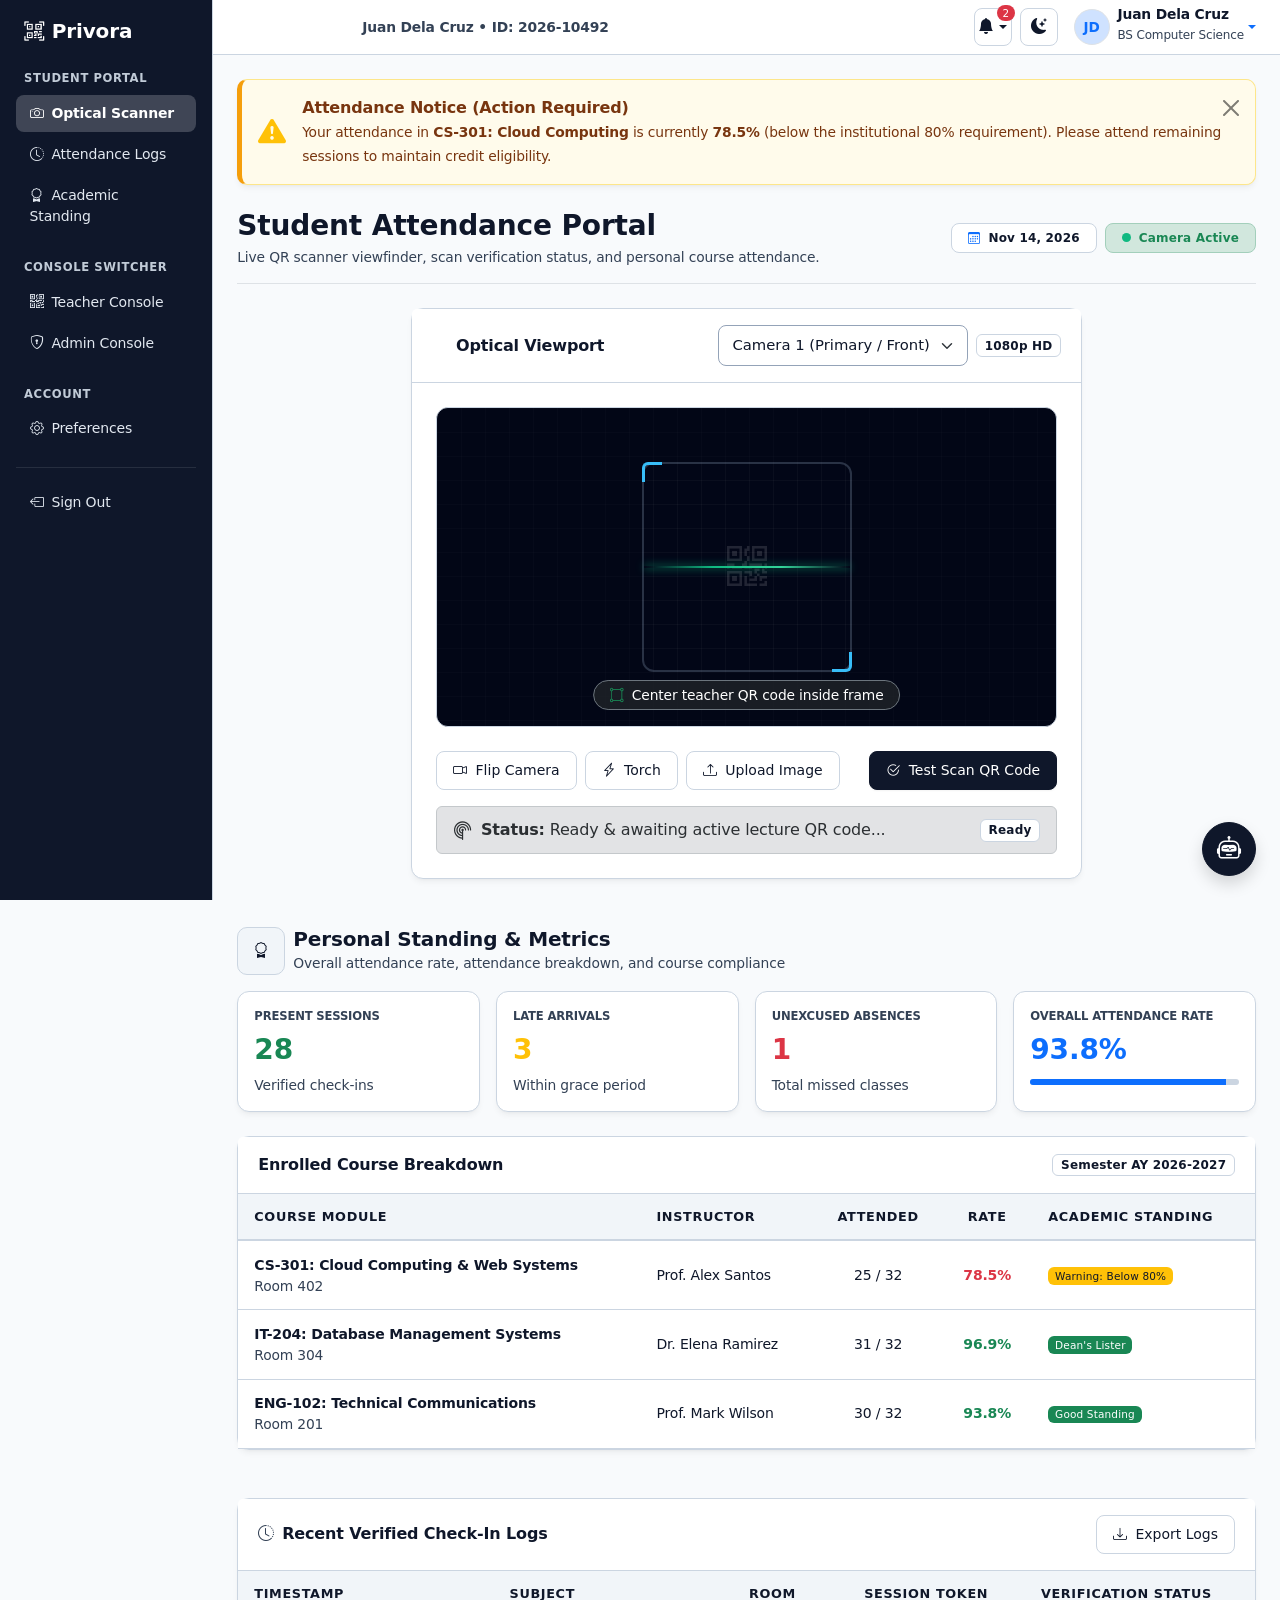
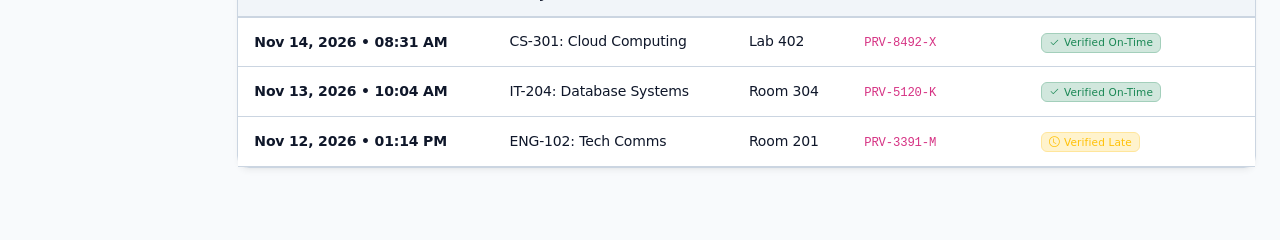
==== pages/student-dashboard.html @ d916d442 "Add files via upload" ====
<!DOCTYPE html>
<html lang="en" data-bs-theme="light">
<head>
  <meta charset="UTF-8">
  <meta name="viewport" content="width=device-width, initial-scale=1">
  <title>Privora | Student Console</title>

  <!-- Early Theme Init Script -->
  <script>
    (function() {
      const savedTheme = localStorage.getItem('privora-theme') || 
        (window.matchMedia && window.matchMedia('(prefers-color-scheme: dark)').matches ? 'dark' : 'light');
      document.documentElement.setAttribute('data-bs-theme', savedTheme);
    })();
  </script>

  <link rel="icon" type="image/svg+xml" href="../assets/images/favicon.svg">
  <link href="../assets/css/bootstrap.min.css" rel="stylesheet">
  <link href="../assets/css/bootstrap-icons.min.css" rel="stylesheet">
  <link href="../assets/css/style.css" rel="stylesheet">
</head>
<body>
  <div class="container-fluid">
    <div class="row">

      <!-- SIDEBAR -->
      <aside class="col-lg-2 d-none d-lg-block sidebar p-3 position-sticky top-0" style="height: 100vh; overflow-y: auto;">
        <a href="../index.html" class="text-white text-decoration-none fw-bold fs-5 d-flex align-items-center gap-2 mb-4 px-2">
          <i class="bi bi-qr-code-scan"></i>
          <span>Privora</span>
        </a>

        <div class="sidebar-heading small text-uppercase px-2 mb-2 fw-semibold" style="letter-spacing: 0.05em; font-size: 0.725rem;">Student Portal</div>
        <ul class="nav nav-pills flex-column gap-1 mb-4">
          <li class="nav-item">
            <a href="student-dashboard.html" class="nav-link active"><i class="bi bi-camera me-2"></i>Optical Scanner</a>
          </li>
          <li class="nav-item">
            <a href="#attendance-history" class="nav-link"><i class="bi bi-clock-history me-2"></i>Attendance Logs</a>
          </li>
          <li class="nav-item">
            <a href="#standing-section" class="nav-link"><i class="bi bi-award me-2"></i>Academic Standing</a>
          </li>
        </ul>

        <div class="sidebar-heading small text-uppercase px-2 mb-2 fw-semibold" style="letter-spacing: 0.05em; font-size: 0.725rem;">Console Switcher</div>
        <ul class="nav nav-pills flex-column gap-1 mb-4">
          <li class="nav-item">
            <a href="teacher-dashboard.html" class="nav-link"><i class="bi bi-qr-code me-2"></i>Teacher Console</a>
          </li>
          <li class="nav-item">
            <a href="admin-dashboard.html" class="nav-link"><i class="bi bi-shield-lock me-2"></i>Admin Console</a>
          </li>
        </ul>

        <div class="sidebar-heading small text-uppercase px-2 mb-2 fw-semibold" style="letter-spacing: 0.05em; font-size: 0.725rem;">Account</div>
        <ul class="nav nav-pills flex-column gap-1">
          <li class="nav-item">
            <a href="#studentProfileModal" data-bs-toggle="modal" class="nav-link"><i class="bi bi-gear me-2"></i>Preferences</a>
          </li>
          <li class="nav-item mt-3 pt-3 border-top border-secondary border-opacity-25">
            <a href="../index.html" class="nav-link text-danger text-opacity-75"><i class="bi bi-box-arrow-left me-2"></i>Sign Out</a>
          </li>
        </ul>
      </aside>

      <!-- MAIN CONTENT -->
      <main class="col-lg-10 p-0">
        <!-- Top Navbar -->
        <nav class="navbar px-3 px-md-4 sticky-top">
          <button class="btn btn-outline-secondary d-lg-none" type="button" data-bs-toggle="offcanvas" data-bs-target="#mobileMenu" aria-controls="mobileMenu" aria-label="Toggle navigation">
            <i class="bi bi-list"></i>
          </button>
          
          <div class="d-none d-sm-flex align-items-center gap-2">
            <span class="badge bg-brand">Student Console</span>
            <span class="text-slate small fw-semibold">Juan Dela Cruz &bull; ID: 2026-10492</span>
          </div>

          <!-- Right Navbar Tools -->
          <div class="d-flex align-items-center gap-2 ms-auto">
            
            <!-- Notification Bell Dropdown -->
            <div class="dropdown">
              <button class="notification-btn dropdown-toggle" type="button" data-bs-toggle="dropdown" aria-expanded="false" id="studentNotifBtn">
                <i class="bi bi-bell-fill"></i>
                <span class="badge bg-danger notification-badge" id="studentNotifBadge">2</span>
              </button>
              <div class="dropdown-menu dropdown-menu-end notification-menu p-0">
                <div class="p-3 border-bottom d-flex justify-content-between align-items-center">
                  <h6 class="mb-0 fw-bold">Notifications</h6>
                  <button class="btn btn-link btn-sm text-decoration-none p-0 text-primary" onclick="markAllNotificationsRead('student')">Mark all read</button>
                </div>
                <div id="studentNotifList">
                  <div class="notification-item unread" id="notif-s-1">
                    <div class="d-flex align-items-start gap-2">
                      <i class="bi bi-exclamation-triangle text-warning mt-1"></i>
                      <div class="flex-grow-1">
                        <div class="small fw-semibold">Attendance Warning</div>
                        <div class="small text-slate">CS-301 attendance is 78.5% (below 80% threshold).</div>
                        <div class="small text-muted" style="font-size: 0.7rem;">Today, 09:15 AM</div>
                      </div>
                    </div>
                  </div>
                  <div class="notification-item unread" id="notif-s-2">
                    <div class="d-flex align-items-start gap-2">
                      <i class="bi bi-check-circle text-success mt-1"></i>
                      <div class="flex-grow-1">
                        <div class="small fw-semibold">Scan Verified</div>
                        <div class="small text-slate">IT-204 attendance confirmed on-time.</div>
                        <div class="small text-muted" style="font-size: 0.7rem;">Yesterday, 08:02 AM</div>
                      </div>
                    </div>
                  </div>
                </div>
                <div class="p-2 border-top text-center">
                  <button class="btn btn-sm btn-link text-decoration-none text-slate" onclick="clearNotifications('student')">Clear All</button>
                </div>
              </div>
            </div>

            <!-- Light / Dark Mode Toggle Button -->
            <button class="theme-toggle-btn" id="themeToggle" type="button" aria-label="Toggle color theme">
              <i class="bi bi-moon-stars-fill"></i>
            </button>

            <!-- User Profile Dropdown -->
            <div class="dropdown">
              <a href="#" class="d-flex align-items-center text-decoration-none dropdown-toggle ms-2" data-bs-toggle="dropdown">
                <div class="rounded-circle bg-primary-subtle text-primary fw-bold d-flex align-items-center justify-content-center me-2 border" style="width: 36px; height: 36px; font-size: 0.85rem;">JD</div>
                <div class="d-none d-md-block text-start">
                  <span class="d-block fw-semibold lh-1 small text-dark" id="navStudentName">Juan Dela Cruz</span>
                  <span class="text-slate lh-1" style="font-size: 0.75rem;">BS Computer Science</span>
                </div>
              </a>
              <ul class="dropdown-menu dropdown-menu-end shadow-sm">
                <li><a class="dropdown-item small" href="#studentProfileModal" data-bs-toggle="modal"><i class="bi bi-person me-2"></i>My Profile</a></li>
                <li><a class="dropdown-item small" href="teacher-dashboard.html"><i class="bi bi-qr-code me-2"></i>Switch to Teacher View</a></li>
                <li><a class="dropdown-item small" href="admin-dashboard.html"><i class="bi bi-shield-lock me-2"></i>Switch to Admin View</a></li>
                <li><hr class="dropdown-divider"></li>
                <li><a class="dropdown-item small text-danger" href="../index.html"><i class="bi bi-box-arrow-left me-2"></i>Sign Out</a></li>
              </ul>
            </div>

          </div>
        </nav>

        <div class="p-3 p-md-4">

          <!-- 3. ATTENDANCE DROP-RISK ALERT BANNER (<80% STANDING) -->
          <div class="alert drop-risk-alert alert-dismissible fade show d-flex align-items-center justify-content-between p-3 mb-4" role="alert" id="studentDropRiskAlert">
            <div class="d-flex align-items-center gap-3">
              <i class="bi bi-exclamation-triangle-fill fs-3 text-warning"></i>
              <div>
                <strong class="d-block">Attendance Notice (Action Required)</strong>
                <span class="small">Your attendance in <strong>CS-301: Cloud Computing</strong> is currently <strong>78.5%</strong> (below the institutional 80% requirement). Please attend remaining sessions to maintain credit eligibility.</span>
              </div>
            </div>
            <button type="button" class="btn-close" data-bs-dismiss="alert" aria-label="Close" id="btnDismissDropRisk"></button>
          </div>

          <!-- Page Header -->
          <div class="d-flex flex-column flex-md-row justify-content-between align-items-md-center pb-3 mb-4 border-bottom">
            <div>
              <h3 class="fw-bold mb-1">Student Attendance Portal</h3>
              <p class="text-slate small mb-0">Live QR scanner viewfinder, scan verification status, and personal course attendance.</p>
            </div>
            <div class="mt-3 mt-md-0 d-flex gap-2">
              <span class="badge bg-light border d-flex align-items-center px-3 py-2 rounded-3 fw-semibold">
                <i class="bi bi-calendar3 me-2 text-primary"></i> Nov 14, 2026
              </span>
              <span class="badge bg-success-subtle text-success border border-success-subtle d-flex align-items-center px-3 py-2 rounded-3 fw-semibold">
                <span class="pulse-indicator me-2"></span> Camera Active
              </span>
            </div>
          </div>

          <!-- SCANNER VIEWPORT CARD -->
          <section id="scanner-section" class="mb-5">
            <div class="row justify-content-center">
              <div class="col-xl-8 col-lg-10">
                <div class="card">
                  <div class="card-header d-flex flex-wrap justify-content-between align-items-center gap-2">
                    <div class="d-flex align-items-center gap-2">
                      <span class="spinner-grow spinner-grow-sm text-success" role="status"></span>
                      <span>Optical Viewport</span>
                    </div>
                    <div class="d-flex align-items-center gap-2">
                      <select class="form-select form-select-sm" id="cameraSelector" style="width: auto;">
                        <option selected>Camera 1 (Primary / Front)</option>
                        <option>Camera 2 (Wide Angle / Rear)</option>
                      </select>
                      <span class="badge bg-light border">1080p HD</span>
                    </div>
                  </div>

                  <div class="card-body p-4">
                    <!-- Scanner Viewport Viewfinder -->
                    <div class="scanner-viewport">
                      <div class="scanner-grid"></div>

                      <div class="scanner-frame d-flex align-items-center justify-content-center">
                        <div class="scanner-laser"></div>
                        <div class="text-white-50 text-center small">
                          <i class="bi bi-qr-code fs-1 opacity-25"></i>
                        </div>
                      </div>

                      <div class="position-absolute bottom-0 start-50 translate-middle-x mb-3 text-center px-3 py-1 bg-dark bg-opacity-75 rounded-pill small border border-secondary text-white z-3">
                        <i class="bi bi-bounding-box-circles me-1 text-success"></i> Center teacher QR code inside frame
                      </div>
                    </div>

                    <!-- Scanner Controls Bar -->
                    <div class="d-flex flex-wrap align-items-center justify-content-between gap-2 mt-3 pt-2">
                      <div class="d-flex gap-2">
                        <button class="btn btn-outline-secondary btn-sm" onclick="alert('Camera lens switched.')">
                          <i class="bi bi-camera-video me-1"></i> Flip Camera
                        </button>
                        <button class="btn btn-outline-secondary btn-sm" onclick="alert('Flashlight toggled.')">
                          <i class="bi bi-lightning-charge me-1"></i> Torch
                        </button>
                        <button class="btn btn-outline-secondary btn-sm" onclick="document.getElementById('qrUploadInput').click()">
                          <i class="bi bi-upload me-1"></i> Upload Image
                        </button>
                        <input type="file" id="qrUploadInput" class="d-none" accept="image/*" onchange="simulateScanSuccess()">
                      </div>

                      <button class="btn btn-primary btn-sm" id="btnSimulateScan" onclick="simulateScanSuccess()">
                        <i class="bi bi-check2-circle me-1"></i> Test Scan QR Code
                      </button>
                    </div>

                    <!-- Live Scan Feedback Alert -->
                    <div class="mt-3" id="scanFeedbackContainer">
                      <div class="alert alert-secondary d-flex align-items-center justify-content-between py-2 mb-0" id="scanStatusAlert">
                        <div class="d-flex align-items-center gap-2">
                          <i class="bi bi-radar fs-5"></i>
                          <span><strong>Status:</strong> Ready &amp; awaiting active lecture QR code...</span>
                        </div>
                        <span class="badge bg-light border">Ready</span>
                      </div>
                    </div>

                  </div>
                </div>
              </div>
            </div>
          </section>

          <!-- PERSONAL PERFORMANCE & STANDING SECTION -->
          <section id="standing-section" class="mb-5">
            <div class="d-flex align-items-center gap-2 mb-3">
              <div class="stat-icon-wrapper"><i class="bi bi-award"></i></div>
              <div>
                <h5 class="fw-bold mb-0">Personal Standing &amp; Metrics</h5>
                <small class="text-slate">Overall attendance rate, attendance breakdown, and course compliance</small>
              </div>
            </div>

            <!-- Stat Cards -->
            <div class="row g-3 mb-4">
              <div class="col-sm-6 col-xl-3">
                <div class="card h-100">
                  <div class="card-body p-3">
                    <div class="text-slate small fw-semibold text-uppercase" style="font-size: 0.725rem;">Present Sessions</div>
                    <div class="fs-3 fw-bold text-success mt-1" id="statPresentCount">28</div>
                    <div class="small text-slate mt-1">Verified check-ins</div>
                  </div>
                </div>
              </div>
              <div class="col-sm-6 col-xl-3">
                <div class="card h-100">
                  <div class="card-body p-3">
                    <div class="text-slate small fw-semibold text-uppercase" style="font-size: 0.725rem;">Late Arrivals</div>
                    <div class="fs-3 fw-bold text-warning mt-1" id="statLateCount">3</div>
                    <div class="small text-slate mt-1">Within grace period</div>
                  </div>
                </div>
              </div>
              <div class="col-sm-6 col-xl-3">
                <div class="card h-100">
                  <div class="card-body p-3">
                    <div class="text-slate small fw-semibold text-uppercase" style="font-size: 0.725rem;">Unexcused Absences</div>
                    <div class="fs-3 fw-bold text-danger mt-1" id="statAbsentCount">1</div>
                    <div class="small text-slate mt-1">Total missed classes</div>
                  </div>
                </div>
              </div>
              <div class="col-sm-6 col-xl-3">
                <div class="card h-100">
                  <div class="card-body p-3">
                    <div class="text-slate small fw-semibold text-uppercase" style="font-size: 0.725rem;">Overall Attendance Rate</div>
                    <div class="fs-3 fw-bold text-primary mt-1" id="statOverallRate">93.8%</div>
                    <div class="progress attendance-progress mt-2">
                      <div class="progress-bar bg-primary" id="statProgressBar" style="width: 93.8%;"></div>
                    </div>
                  </div>
                </div>
              </div>
            </div>

            <!-- Subject Standing Breakdown Cards -->
            <div class="card">
              <div class="card-header d-flex justify-content-between align-items-center">
                <span class="fw-semibold">Enrolled Course Breakdown</span>
                <span class="badge bg-light border">Semester AY 2026-2027</span>
              </div>
              <div class="table-responsive">
                <table class="table table-hover align-middle mb-0">
                  <thead>
                    <tr>
                      <th>Course Module</th>
                      <th>Instructor</th>
                      <th class="text-center">Attended</th>
                      <th class="text-center">Rate</th>
                      <th>Academic Standing</th>
                    </tr>
                  </thead>
                  <tbody>
                    <tr>
                      <td>
                        <span class="fw-semibold">CS-301: Cloud Computing &amp; Web Systems</span>
                        <small class="text-slate d-block">Room 402</small>
                      </td>
                      <td>Prof. Alex Santos</td>
                      <td class="text-center">25 / 32</td>
                      <td class="text-center"><span class="fw-bold text-danger">78.5%</span></td>
                      <td><span class="badge bg-warning text-dark">Warning: Below 80%</span></td>
                    </tr>
                    <tr>
                      <td>
                        <span class="fw-semibold">IT-204: Database Management Systems</span>
                        <small class="text-slate d-block">Room 304</small>
                      </td>
                      <td>Dr. Elena Ramirez</td>
                      <td class="text-center">31 / 32</td>
                      <td class="text-center"><span class="fw-bold text-success">96.9%</span></td>
                      <td><span class="badge bg-success">Dean's Lister</span></td>
                    </tr>
                    <tr>
                      <td>
                        <span class="fw-semibold">ENG-102: Technical Communications</span>
                        <small class="text-slate d-block">Room 201</small>
                      </td>
                      <td>Prof. Mark Wilson</td>
                      <td class="text-center">30 / 32</td>
                      <td class="text-center"><span class="fw-bold text-success">93.8%</span></td>
                      <td><span class="badge bg-success">Good Standing</span></td>
                    </tr>
                  </tbody>
                </table>
              </div>
            </div>
          </section>

          <!-- ATTENDANCE HISTORY LOGS -->
          <section id="attendance-history" class="mb-5">
            <div class="card">
              <div class="card-header d-flex justify-content-between align-items-center">
                <div class="d-flex align-items-center gap-2">
                  <i class="bi bi-clock-history text-slate"></i>
                  <span>Recent Verified Check-In Logs</span>
                </div>
                <button class="btn btn-sm btn-outline-secondary" onclick="alert('Logs exported.')">
                  <i class="bi bi-download me-1"></i> Export Logs
                </button>
              </div>
              <div class="table-responsive">
                <table class="table table-hover align-middle mb-0" id="studentLogsTable">
                  <thead>
                    <tr>
                      <th>Timestamp</th>
                      <th>Subject</th>
                      <th>Room</th>
                      <th>Session Token</th>
                      <th>Verification Status</th>
                    </tr>
                  </thead>
                  <tbody id="studentLogsBody">
                    <tr>
                      <td class="small fw-semibold">Nov 14, 2026 &bull; 08:31 AM</td>
                      <td>CS-301: Cloud Computing</td>
                      <td>Lab 402</td>
                      <td><code>PRV-8492-X</code></td>
                      <td><span class="badge bg-success-subtle text-success border border-success-subtle"><i class="bi bi-check2 me-1"></i>Verified On-Time</span></td>
                    </tr>
                    <tr>
                      <td class="small fw-semibold">Nov 13, 2026 &bull; 10:04 AM</td>
                      <td>IT-204: Database Systems</td>
                      <td>Room 304</td>
                      <td><code>PRV-5120-K</code></td>
                      <td><span class="badge bg-success-subtle text-success border border-success-subtle"><i class="bi bi-check2 me-1"></i>Verified On-Time</span></td>
                    </tr>
                    <tr>
                      <td class="small fw-semibold">Nov 12, 2026 &bull; 01:14 PM</td>
                      <td>ENG-102: Tech Comms</td>
                      <td>Room 201</td>
                      <td><code>PRV-3391-M</code></td>
                      <td><span class="badge bg-warning-subtle text-warning border border-warning-subtle"><i class="bi bi-clock me-1"></i>Verified Late</span></td>
                    </tr>
                  </tbody>
                </table>
              </div>
            </div>
          </section>

        </div>
      </main>

    </div>
  </div>

  <!-- MOBILE OFFCANVAS SIDEBAR -->
  <div class="offcanvas offcanvas-start sidebar text-white" tabindex="-1" id="mobileMenu" aria-labelledby="mobileMenuLabel" style="width: 280px; max-width: 85vw;">
    <div class="offcanvas-header border-bottom border-secondary border-opacity-25">
      <a href="../index.html" class="text-white text-decoration-none fw-bold fs-5 d-flex align-items-center gap-2 px-2" id="mobileMenuLabel">
        <i class="bi bi-qr-code-scan"></i>
        <span>Privora</span>
      </a>
      <button type="button" class="btn-close btn-close-white" data-bs-dismiss="offcanvas" aria-label="Close"></button>
    </div>
    <div class="offcanvas-body p-3">
      <div class="sidebar-heading small text-uppercase px-2 mb-2 fw-semibold" style="letter-spacing: 0.05em; font-size: 0.725rem;">Student Portal</div>
      <ul class="nav nav-pills flex-column gap-1 mb-4">
        <li class="nav-item">
          <a href="student-dashboard.html" class="nav-link active"><i class="bi bi-camera me-2"></i>Optical Scanner</a>
        </li>
        <li class="nav-item">
          <a href="#attendance-history" class="nav-link" data-bs-dismiss="offcanvas"><i class="bi bi-clock-history me-2"></i>Attendance Logs</a>
        </li>
        <li class="nav-item">
          <a href="#standing-section" class="nav-link" data-bs-dismiss="offcanvas"><i class="bi bi-award me-2"></i>Academic Standing</a>
        </li>
      </ul>

      <div class="sidebar-heading small text-uppercase px-2 mb-2 fw-semibold" style="letter-spacing: 0.05em; font-size: 0.725rem;">Console Switcher</div>
      <ul class="nav nav-pills flex-column gap-1 mb-4">
        <li class="nav-item">
          <a href="teacher-dashboard.html" class="nav-link"><i class="bi bi-qr-code me-2"></i>Teacher Console</a>
        </li>
        <li class="nav-item">
          <a href="admin-dashboard.html" class="nav-link"><i class="bi bi-shield-lock me-2"></i>Admin Console</a>
        </li>
      </ul>

      <div class="sidebar-heading small text-uppercase px-2 mb-2 fw-semibold" style="letter-spacing: 0.05em; font-size: 0.725rem;">Account</div>
      <ul class="nav nav-pills flex-column gap-1">
        <li class="nav-item">
          <a href="#studentProfileModal" data-bs-toggle="modal" class="nav-link"><i class="bi bi-gear me-2"></i>Preferences</a>
        </li>
        <li class="nav-item mt-3 pt-3 border-top border-secondary border-opacity-25">
          <a href="../index.html" class="nav-link text-danger text-opacity-75"><i class="bi bi-box-arrow-left me-2"></i>Sign Out</a>
        </li>
      </ul>
    </div>
  </div>

  <!-- PROFILE MODAL -->
  <div class="modal fade" id="studentProfileModal" tabindex="-1" aria-hidden="true">
    <div class="modal-dialog modal-dialog-centered">
      <div class="modal-content">
        <div class="modal-header">
          <h5 class="modal-title fw-bold">Student Profile &amp; Preferences</h5>
          <button type="button" class="btn-close" data-bs-dismiss="modal" aria-label="Close"></button>
        </div>
        <div class="modal-body">
          <form id="studentProfileForm">
            <div class="mb-3">
              <label class="form-label small">Full Name</label>
              <input type="text" class="form-control" id="studentNameInput" value="Juan Dela Cruz">
            </div>
            <div class="mb-3">
              <label class="form-label small">Student ID</label>
              <input type="text" class="form-control" id="studentIdInput" value="2026-10492" readonly>
            </div>
            <div class="mb-3">
              <label class="form-label small">Institutional Email</label>
              <input type="email" class="form-control" id="studentEmailInput" value="j.delacruz@university.edu">
            </div>
            <div class="form-check form-switch mb-3">
              <input class="form-check-input" type="checkbox" id="studentPrefSound" checked>
              <label class="form-check-label text-slate small" for="studentPrefSound">Play sound chime on QR verification</label>
            </div>
            <div class="form-check form-switch mb-3">
              <input class="form-check-input" type="checkbox" id="studentResetBanner">
              <label class="form-check-label text-slate small" for="studentResetBanner">Show Attendance Warning banner again</label>
            </div>
          </form>
        </div>
        <div class="modal-footer">
          <button type="button" class="btn btn-outline-secondary" data-bs-dismiss="modal">Cancel</button>
          <button type="button" class="btn btn-primary" onclick="saveStudentProfile()" data-bs-dismiss="modal">Save Changes</button>
        </div>
      </div>
    </div>
  </div>

  <!-- PRIVORA VIRTUAL ASSISTANT WIDGET (100% OFFLINE) -->
  <button class="btn btn-primary assistant-fab shadow" type="button" data-bs-toggle="offcanvas" data-bs-target="#privoraAssistantOffcanvas" aria-controls="privoraAssistantOffcanvas" aria-label="Open Privora Assistant" title="Privora Assistant">
    <i class="bi bi-robot fs-4"></i>
  </button>

  <div class="offcanvas offcanvas-end assistant-offcanvas" tabindex="-1" id="privoraAssistantOffcanvas" aria-labelledby="privoraAssistantLabel" data-assistant-role="student">
    <div class="offcanvas-header py-3 px-3">
      <div class="d-flex align-items-center gap-2" id="privoraAssistantLabel">
        <div class="rounded-circle bg-primary-subtle text-primary d-flex align-items-center justify-content-center border" style="width: 36px; height: 36px;">
          <i class="bi bi-robot fs-5"></i>
        </div>
        <div>
          <h6 class="mb-0 fw-bold lh-sm">Privora Assistant</h6>
          <span class="badge bg-success-subtle text-success border border-success-subtle py-0 px-2" style="font-size: 0.65rem;">
            <i class="bi bi-shield-check me-1"></i>Offline Rule Engine &bull; Student
          </span>
        </div>
      </div>
      <button type="button" class="btn-close" data-bs-dismiss="offcanvas" aria-label="Close"></button>
    </div>

    <div class="offcanvas-body d-flex flex-column justify-content-between p-3">
      <!-- Chat Message Log -->
      <div class="assistant-chat-container mb-2" id="assistantMessages">
        <!-- Messages rendered dynamically by privora-assistant.js -->
      </div>

      <!-- Quick Prompt Chips & Input Form Container -->
      <div class="mt-auto pt-2 border-top border-subtle">
        <div class="small text-slate fw-semibold mb-1" style="font-size: 0.72rem;">Suggested Quick Prompts:</div>
        <div class="assistant-chips-wrapper mb-2" id="assistantQuickChips">
          <!-- Chips rendered dynamically by privora-assistant.js -->
        </div>

        <form id="assistantInputForm" class="d-flex gap-2">
          <input type="text" class="form-control form-control-sm" id="assistantTextInput" placeholder="Ask about attendance, drop risk, QR..." autocomplete="off">
          <button type="submit" class="btn btn-sm btn-primary px-3 d-flex align-items-center justify-content-center" id="btnAssistantSend" aria-label="Send Message">
            <i class="bi bi-send-fill"></i>
          </button>
        </form>
        <div class="d-flex justify-content-between align-items-center mt-2 text-slate" style="font-size: 0.68rem;">
          <span><i class="bi bi-cpu me-1 text-primary"></i>On-device compute</span>
          <span>Zero network latency</span>
        </div>
      </div>
    </div>
  </div>

  <script src="../assets/js/bootstrap.bundle.min.js"></script>
  <script src="../assets/js/privora-assistant.js"></script>
  <script>
    (function() {
      // 1. Theme Switcher
      const themeToggle = document.getElementById('themeToggle');
      function updateThemeIcon(theme) {
        if (!themeToggle) return;
        themeToggle.innerHTML = theme === 'dark' 
          ? '<i class="bi bi-sun-fill text-warning"></i>' 
          : '<i class="bi bi-moon-stars-fill"></i>';
      }
      updateThemeIcon(document.documentElement.getAttribute('data-bs-theme'));
      themeToggle.addEventListener('click', function() {
        const next = document.documentElement.getAttribute('data-bs-theme') === 'dark' ? 'light' : 'dark';
        document.documentElement.setAttribute('data-bs-theme', next);
        localStorage.setItem('privora-theme', next);
        updateThemeIcon(next);
      });

      // 2. Drop-Risk Alert Persistence (<80% standing)
      const alertEl = document.getElementById('studentDropRiskAlert');
      const dismissBtn = document.getElementById('btnDismissDropRisk');
      if (localStorage.getItem('privora_student_drop_alert_dismissed') === 'true') {
        if (alertEl) alertEl.remove();
      } else if (dismissBtn) {
        dismissBtn.addEventListener('click', function() {
          localStorage.setItem('privora_student_drop_alert_dismissed', 'true');
        });
      }

      // Load Profile Persistence
      const savedName = localStorage.getItem('privora_user_name');
      const savedEmail = localStorage.getItem('privora_user_email');
      if (savedName) {
        document.getElementById('navStudentName').textContent = savedName;
        document.getElementById('studentNameInput').value = savedName;
      }
      if (savedEmail) {
        document.getElementById('studentEmailInput').value = savedEmail;
      }

      // 3. Simulated Scan QR Logic
      window.simulateScanSuccess = function() {
        const alertBox = document.getElementById('scanStatusAlert');
        const activeToken = localStorage.getItem('privora_session_token') || 'PRV-8492-X';
        const now = new Date();
        const timeStr = now.toLocaleTimeString([], { hour: '2-digit', minute: '2-digit', second: '2-digit' });

        alertBox.className = 'alert alert-success d-flex align-items-center justify-content-between py-2 mb-0';
        alertBox.innerHTML = `
          <div class="d-flex align-items-center gap-2">
            <i class="bi bi-check-circle-fill fs-5 text-success"></i>
            <span><strong>Check-in Verified:</strong> Attendance recorded for <strong>CS-301 (Lab 402)</strong> &bull; Token <code>${activeToken}</code></span>
          </div>
          <span class="badge bg-success">Recorded ${timeStr}</span>
        `;

        // Append to logs table
        const tbody = document.getElementById('studentLogsBody');
        const row = document.createElement('tr');
        row.className = 'table-success-subtle';
        row.innerHTML = `
          <td class="small fw-semibold">Nov 14, 2026 &bull; ${timeStr}</td>
          <td>CS-301: Cloud Computing</td>
          <td>Lab 402</td>
          <td><code>${activeToken}</code></td>
          <td><span class="badge bg-success-subtle text-success border border-success-subtle"><i class="bi bi-check2 me-1"></i>Verified (Just Now)</span></td>
        `;
        tbody.insertBefore(row, tbody.firstChild);

        // Update local present count
        const curPres = parseInt(document.getElementById('statPresentCount').textContent, 10) + 1;
        document.getElementById('statPresentCount').textContent = curPres;
      };

      // 4. Notifications
      window.markAllNotificationsRead = function(role) {
        document.querySelectorAll(`#${role}NotifList .notification-item`).forEach(el => el.classList.remove('unread'));
        const badge = document.getElementById(`${role}NotifBadge`);
        if (badge) badge.style.display = 'none';
        localStorage.setItem(`privora_${role}_notifs_read`, 'true');
      };

      window.clearNotifications = function(role) {
        const list = document.getElementById(`${role}NotifList`);
        if (list) list.innerHTML = '<div class="p-3 text-center small text-slate">No new notifications</div>';
        const badge = document.getElementById(`${role}NotifBadge`);
        if (badge) badge.style.display = 'none';
      };

      window.saveStudentProfile = function() {
        const name = document.getElementById('studentNameInput').value;
        const email = document.getElementById('studentEmailInput').value;
        document.getElementById('navStudentName').textContent = name;
        localStorage.setItem('privora_user_name', name);
        localStorage.setItem('privora_user_email', email);

        if (document.getElementById('studentResetBanner').checked) {
          localStorage.removeItem('privora_student_drop_alert_dismissed');
          window.location.reload();
        }
      };
    })();
  </script>
</body>
</html>
---- assets/css/style.css ----
/* ==========================================================================
   Privora Enterprise Design System
   Palette: Deep Navy (#0f172a), Slate Gray (#334155), Soft Ice Blue (#f8fafc)
   Light & Dark Mode Adaptive via Bootstrap 5.3 data-bs-theme
   ========================================================================== */

:root, [data-bs-theme="light"] {
  --brand: #0f172a;
  --brand-dark: #020617;
  --brand-slate: #1e293b;
  --surface: #f8fafc;
  --surface-card: #ffffff;
  --border-subtle: #cbd5e1;
  --text-primary: #0f172a;
  --text-secondary: #334155;
  --text-slate: #334155;
  --status-pill-bg: #ffffff;
  --status-pill-border: #cbd5e1;
  --status-pill-text: #0f172a;
  --card-shadow: 0 4px 6px -1px rgba(0, 0, 0, 0.05), 0 2px 4px -2px rgba(0, 0, 0, 0.05);
  --navbar-bg: #ffffff;
  --sidebar-bg: #0f172a;
  --input-bg: #ffffff;
  --input-border: #94a3b8;
  --table-header-bg: #f1f5f9;
  --stat-icon-bg: #f1f5f9;
}

[data-bs-theme="dark"] {
  --brand: #38bdf8;
  --brand-dark: #0284c7;
  --brand-slate: #f1f5f9;
  --surface: #0b1120;
  --surface-card: #1e293b;
  --border-subtle: #334155;
  --text-primary: #f8fafc;
  --text-secondary: #cbd5e1;
  --text-slate: #cbd5e1;
  --status-pill-bg: #1e293b;
  --status-pill-border: #334155;
  --status-pill-text: #f8fafc;
  --card-shadow: 0 4px 6px -1px rgba(0, 0, 0, 0.35), 0 2px 4px -2px rgba(0, 0, 0, 0.25);
  --navbar-bg: #0f172a;
  --sidebar-bg: #030712;
  --input-bg: #0f172a;
  --input-border: #475569;
  --table-header-bg: #0f172a;
  --stat-icon-bg: #0f172a;
}

html {
  scroll-behavior: smooth;
}

body {
  font-family: system-ui, -apple-system, BlinkMacSystemFont, "Segoe UI", Roboto, "Helvetica Neue", Arial, sans-serif;
  background-color: var(--surface) !important;
  color: var(--text-primary) !important;
  letter-spacing: -0.01em;
  -webkit-font-smoothing: antialiased;
  -moz-osx-font-smoothing: grayscale;
  transition: background-color 0.2s ease, color 0.2s ease;
}

/* Typography & Helpers - High Contrast & Instant Readability */
.text-slate {
  color: var(--text-slate, var(--text-secondary)) !important;
  font-weight: 500;
}
[data-bs-theme="light"] .text-slate {
  color: #334155 !important;
}
[data-bs-theme="dark"] .text-slate {
  color: #cbd5e1 !important;
}
.text-muted {
  color: var(--text-secondary) !important;
  font-weight: 500;
}
.text-secondary {
  color: var(--text-secondary) !important;
  font-weight: 500;
}
.text-dark {
  color: var(--text-primary) !important;
}
[data-bs-theme="dark"] .text-dark {
  color: #f8fafc !important;
}
[data-bs-theme="light"] .text-dark {
  color: #0f172a !important;
}
.text-brand { color: var(--brand) !important; }
.border-subtle { border-color: var(--border-subtle) !important; }

/* Small text readability boost */
small, .small {
  font-size: 0.865rem;
  font-weight: 500;
  line-height: 1.45;
}

/* Crisp badges & light containers in all modes */
.bg-light,
.badge.bg-light,
.badge.bg-light.text-dark {
  background-color: var(--surface-card) !important;
  color: var(--text-primary) !important;
  border-color: var(--border-subtle) !important;
  font-weight: 600;
}
[data-bs-theme="dark"] .bg-light,
[data-bs-theme="dark"] .badge.bg-light,
[data-bs-theme="dark"] .badge.bg-light.text-dark {
  background-color: #1e293b !important;
  color: #f8fafc !important;
  border-color: #334155 !important;
  font-weight: 600;
}

/* System Status Indicator Pill / Badge */
.status-badge,
.status-pill {
  background-color: var(--status-pill-bg, var(--surface-card)) !important;
  border: 1px solid var(--status-pill-border, var(--border-subtle)) !important;
  color: var(--status-pill-text, var(--text-primary)) !important;
  box-shadow: 0 1px 3px rgba(0, 0, 0, 0.05);
  transition: all 0.2s ease-in-out;
}
.status-badge .text-slate,
.status-pill .text-slate,
.status-badge .status-text,
.status-pill .status-text {
  color: var(--status-pill-text, var(--text-primary)) !important;
  font-weight: 600;
}
[data-bs-theme="light"] .status-badge,
[data-bs-theme="light"] .status-pill {
  background-color: #ffffff !important;
  border-color: #cbd5e1 !important;
  color: #0f172a !important;
}
[data-bs-theme="light"] .status-badge .text-slate,
[data-bs-theme="light"] .status-pill .text-slate {
  color: #0f172a !important;
}
[data-bs-theme="dark"] .status-badge,
[data-bs-theme="dark"] .status-pill {
  background-color: #1e293b !important;
  border-color: #334155 !important;
  color: #f8fafc !important;
  box-shadow: 0 1px 4px rgba(0, 0, 0, 0.35);
}
[data-bs-theme="dark"] .status-badge .text-slate,
[data-bs-theme="dark"] .status-pill .text-slate {
  color: #f8fafc !important;
}

/* Notification Alert Bar */
.privora-alert-bar {
  background-color: var(--surface-card) !important;
  border: 1px solid var(--border-subtle) !important;
  border-left: 4px solid #0284c7 !important;
  border-radius: 10px;
  box-shadow: var(--card-shadow);
  color: var(--text-primary);
}
[data-bs-theme="dark"] .privora-alert-bar {
  border-left-color: #38bdf8 !important;
}

/* Theme Toggle Button */
.theme-toggle-btn {
  width: 38px;
  height: 38px;
  display: inline-flex;
  align-items: center;
  justify-content: center;
  border-radius: 8px;
  padding: 0;
  border: 1px solid var(--border-subtle) !important;
  color: var(--text-primary) !important;
  background-color: var(--surface-card) !important;
  transition: all 0.15s ease-in-out;
}
.theme-toggle-btn:hover {
  background-color: var(--surface) !important;
  color: var(--text-primary) !important;
}

/* Navbar */
.navbar {
  background-color: var(--navbar-bg) !important;
  border-bottom: 1px solid var(--border-subtle) !important;
  transition: background-color 0.2s ease, border-color 0.2s ease;
}
.navbar-brand {
  color: var(--text-primary) !important;
  font-weight: 700;
  letter-spacing: -0.025em;
  font-size: 1.25rem;
}
.navbar-brand i {
  color: var(--brand) !important;
}
[data-bs-theme="dark"] .navbar-brand i {
  color: #38bdf8 !important;
}
.nav-link {
  color: var(--brand-slate) !important;
  font-weight: 500;
  font-size: 0.925rem;
  padding: 0.5rem 0.85rem !important;
  transition: color 0.15s ease-in-out;
}
.nav-link:hover,
.nav-link.active {
  color: var(--text-primary) !important;
}

/* Custom Enterprise Cards */
.card {
  border: 1px solid var(--border-subtle) !important;
  border-radius: 12px !important;
  background-color: var(--surface-card) !important;
  box-shadow: var(--card-shadow) !important;
  transition: transform 0.2s ease, box-shadow 0.2s ease, background-color 0.2s ease, border-color 0.2s ease;
}
.card-header {
  background-color: var(--surface-card) !important;
  border-bottom: 1px solid var(--border-subtle) !important;
  padding: 1rem 1.25rem;
  font-weight: 700;
  color: var(--text-primary) !important;
}
.card-footer {
  background-color: var(--surface-card) !important;
  border-top: 1px solid var(--border-subtle) !important;
  padding: 0.75rem 1.25rem;
  color: var(--text-primary) !important;
}
.card-hover:hover {
  transform: translateY(-4px);
  box-shadow: 0 10px 15px -3px rgba(0, 0, 0, 0.08), 0 4px 6px -4px rgba(0, 0, 0, 0.04) !important;
}

/* Buttons */
.btn {
  font-weight: 500;
  border-radius: 8px;
  padding: 0.5rem 1rem;
  transition: all 0.15s ease-in-out;
}
.btn-primary,
.btn-brand {
  background-color: #0f172a !important;
  border-color: #0f172a !important;
  color: #ffffff !important;
  box-shadow: 0 1px 2px 0 rgba(0, 0, 0, 0.05);
}
[data-bs-theme="dark"] .btn-primary,
[data-bs-theme="dark"] .btn-brand {
  background-color: #0284c7 !important;
  border-color: #0284c7 !important;
  color: #ffffff !important;
}
.btn-primary:hover,
.btn-brand:hover {
  background-color: #020617 !important;
  border-color: #020617 !important;
  color: #ffffff !important;
  box-shadow: 0 4px 6px -1px rgba(15, 23, 42, 0.12);
  transform: translateY(-1px);
}
[data-bs-theme="dark"] .btn-primary:hover,
[data-bs-theme="dark"] .btn-brand:hover {
  background-color: #0369a1 !important;
  border-color: #0369a1 !important;
}
.btn-outline-primary {
  color: var(--text-primary) !important;
  border-color: var(--border-subtle) !important;
  background-color: var(--surface-card) !important;
}
.btn-outline-primary:hover {
  background-color: var(--surface) !important;
  border-color: var(--brand-slate) !important;
  color: var(--text-primary) !important;
}
.btn-outline-secondary {
  color: var(--text-primary) !important;
  border-color: var(--border-subtle) !important;
  background-color: transparent !important;
  font-weight: 500;
}
.btn-outline-secondary:hover {
  background-color: var(--surface) !important;
  border-color: var(--brand-slate) !important;
  color: var(--brand) !important;
}

/* Forms */
.form-control,
.form-select {
  border: 1px solid var(--input-border) !important;
  border-radius: 8px;
  padding: 0.55rem 0.85rem;
  font-size: 0.925rem;
  color: var(--text-primary) !important;
  background-color: var(--input-bg) !important;
  transition: border-color 0.15s ease-in-out, box-shadow 0.15s ease-in-out;
}
.form-control:focus,
.form-select:focus {
  border-color: #0284c7 !important;
  outline: 0;
  box-shadow: 0 0 0 3px rgba(2, 132, 199, 0.15) !important;
}
.form-label {
  color: var(--text-primary) !important;
  font-weight: 600;
}
.form-text {
  color: var(--text-secondary) !important;
  font-weight: 500;
  font-size: 0.85rem;
}
.input-group-text {
  background-color: var(--surface) !important;
  border: 1px solid var(--input-border) !important;
  color: var(--text-primary) !important;
  border-radius: 8px 0 0 8px;
  font-weight: 500;
}

/* Auth Nav Pills for Smooth Switching */
.auth-nav-pills {
  background-color: var(--surface);
  border-radius: 10px;
  padding: 4px;
  border: 1px solid var(--border-subtle);
}
.auth-nav-pills .nav-link {
  border-radius: 7px;
  font-size: 0.875rem;
  font-weight: 500;
  color: var(--brand-slate) !important;
  padding: 0.45rem 1rem !important;
  text-align: center;
  transition: all 0.15s ease;
}
.auth-nav-pills .nav-link.active {
  background-color: var(--surface-card) !important;
  color: var(--text-primary) !important;
  box-shadow: 0 1px 3px rgba(0, 0, 0, 0.08);
  font-weight: 600;
}

/* Settings Nav Tabs in Modals */
.settings-nav-tabs .nav-link {
  color: var(--brand-slate) !important;
  border: none;
  border-bottom: 2px solid transparent;
  padding: 0.6rem 1rem;
  font-weight: 500;
  background: transparent;
}
.settings-nav-tabs .nav-link.active {
  color: var(--text-primary) !important;
  border-bottom: 2px solid #0284c7;
  font-weight: 600;
}

/* Dashboard Sidebar */
.sidebar {
  min-height: 100vh;
  background: var(--sidebar-bg) !important;
  border-right: 1px solid var(--border-subtle);
  transition: background-color 0.2s ease, border-color 0.2s ease;
}
.sidebar .sidebar-heading,
.sidebar .text-light.text-opacity-50 {
  color: #cbd5e1 !important;
  opacity: 0.95 !important;
  font-weight: 600;
}
.sidebar .nav-link {
  color: #e2e8f0 !important;
  border-radius: 8px;
  font-weight: 500;
  font-size: 0.875rem;
  padding: 0.55rem 0.85rem;
  transition: all 0.15s ease;
}
.sidebar .nav-link:hover {
  background: rgba(255, 255, 255, 0.1);
  color: #ffffff !important;
}
.sidebar .nav-link.active {
  background: rgba(255, 255, 255, 0.2);
  color: #ffffff !important;
  font-weight: 600;
}

/* Stat Cards */
.stat-card i {
  font-size: 1.85rem;
}
.stat-icon-wrapper {
  width: 48px;
  height: 48px;
  display: inline-flex;
  align-items: center;
  justify-content: center;
  border-radius: 10px;
  background: var(--stat-icon-bg);
  color: var(--text-primary);
  border: 1px solid var(--border-subtle);
}

/* Teacher Section: QR Code Box */
.qr-preview-box {
  background: #ffffff;
  border: 1.5px solid var(--input-border);
  border-radius: 12px;
  padding: 1.5rem;
  display: inline-flex;
  flex-direction: column;
  align-items: center;
  justify-content: center;
  box-shadow: 0 2px 4px rgba(0, 0, 0, 0.04);
  position: relative;
  transition: border-color 0.2s ease, opacity 0.2s ease;
}
[data-bs-theme="dark"] .qr-preview-box {
  background: #1e293b;
  border-color: #334155;
}
.qr-preview-box svg {
  max-width: 200px;
  height: auto;
  transition: filter 0.3s ease, opacity 0.3s ease;
}

/* QR Paused and Blur Effect */
.qr-preview-box.qr-paused {
  border-color: #f59e0b !important;
}
.qr-preview-box.qr-paused svg {
  filter: blur(8px) grayscale(70%);
  opacity: 0.3;
}
.qr-pause-overlay {
  position: absolute;
  inset: 0;
  display: none;
  flex-direction: column;
  align-items: center;
  justify-content: center;
  background: rgba(15, 23, 42, 0.65);
  border-radius: 12px;
  backdrop-filter: blur(4px);
  z-index: 5;
  color: #ffffff;
}
.qr-preview-box.qr-paused .qr-pause-overlay {
  display: flex;
}

/* QR Archived State */
.qr-preview-box.qr-archived svg {
  filter: grayscale(100%);
  opacity: 0.15;
}
.qr-archive-overlay {
  position: absolute;
  inset: 0;
  display: none;
  flex-direction: column;
  align-items: center;
  justify-content: center;
  background: rgba(15, 23, 42, 0.75);
  border-radius: 12px;
  z-index: 5;
  color: #ffffff;
}
.qr-preview-box.qr-archived .qr-archive-overlay {
  display: flex;
}

.pulse-indicator {
  display: inline-block;
  width: 9px;
  height: 9px;
  background-color: #10b981;
  border-radius: 50%;
  animation: pulse-ring 1.8s cubic-bezier(0.455, 0.03, 0.515, 0.955) infinite;
}
@keyframes pulse-ring {
  0% { transform: scale(0.9); box-shadow: 0 0 0 0 rgba(16, 185, 129, 0.7); }
  70% { transform: scale(1.1); box-shadow: 0 0 0 8px rgba(16, 185, 129, 0); }
  100% { transform: scale(0.9); box-shadow: 0 0 0 0 rgba(16, 185, 129, 0); }
}

/* Student Section: Camera Scanner Viewport */
.scanner-viewport {
  position: relative;
  background: #020617;
  border-radius: 12px;
  overflow: hidden;
  min-height: 320px;
  display: flex;
  align-items: center;
  justify-content: center;
  color: #fff;
  border: 1px solid var(--border-subtle);
}
.scanner-grid {
  position: absolute;
  inset: 0;
  background-image: 
    linear-gradient(rgba(255, 255, 255, 0.03) 1px, transparent 1px),
    linear-gradient(90deg, rgba(255, 255, 255, 0.03) 1px, transparent 1px);
  background-size: 24px 24px;
}
.scanner-frame {
  position: relative;
  width: 210px;
  height: 210px;
  border: 2px solid rgba(100, 116, 139, 0.4);
  border-radius: 12px;
  box-shadow: 0 0 0 9999px rgba(2, 6, 23, 0.5);
  z-index: 2;
}
.scanner-frame::before,
.scanner-frame::after {
  content: "";
  position: absolute;
  width: 20px;
  height: 20px;
  border-color: #38bdf8;
  border-style: solid;
}
.scanner-frame::before {
  top: -2px; left: -2px;
  border-width: 3px 0 0 3px;
  border-top-left-radius: 6px;
}
.scanner-frame::after {
  bottom: -2px; right: -2px;
  border-width: 0 3px 3px 0;
  border-bottom-right-radius: 6px;
}
.scanner-laser {
  position: absolute;
  width: 100%;
  height: 2px;
  background: linear-gradient(90deg, transparent, #10b981, #34d399, transparent);
  box-shadow: 0 0 8px #10b981;
  animation: laser-sweep 2.4s ease-in-out infinite alternate;
  z-index: 3;
}
@keyframes laser-sweep {
  0% { top: 6%; }
  100% { top: 92%; }
}

/* Student Attendance Progress Bar */
.attendance-progress {
  height: 6px;
  border-radius: 3px;
  background-color: var(--border-subtle);
}

/* Tables & Missing Records */
.table {
  --bs-table-hover-bg: var(--surface);
  color: var(--text-primary) !important;
}
.table thead th {
  font-size: 0.8rem;
  text-transform: uppercase;
  letter-spacing: 0.05em;
  color: var(--text-primary) !important;
  font-weight: 700;
  border-bottom: 2px solid var(--border-subtle) !important;
  padding: 0.8rem 1rem;
  background-color: var(--table-header-bg) !important;
}
.table tbody td {
  padding: 0.85rem 1rem;
  border-bottom: 1px solid var(--border-subtle) !important;
  font-size: 0.875rem;
  color: var(--text-primary) !important;
}
.missing-record-badge {
  font-size: 0.75rem;
  letter-spacing: 0.02em;
}

/* Badges */
.badge {
  font-weight: 500;
  letter-spacing: 0.015em;
}

/* Navbar Notification Bell & Dropdown */
.notification-btn {
  position: relative;
  width: 38px;
  height: 38px;
  display: inline-flex;
  align-items: center;
  justify-content: center;
  border-radius: 8px;
  border: 1px solid var(--border-subtle) !important;
  color: var(--text-primary) !important;
  background-color: var(--surface-card) !important;
  transition: all 0.15s ease-in-out;
}
.notification-btn:hover {
  background-color: var(--surface) !important;
  color: var(--brand) !important;
}
.notification-badge {
  position: absolute;
  top: -4px;
  right: -4px;
  font-size: 0.65rem;
  padding: 0.25em 0.5em;
  border-radius: 50rem;
}
.notification-menu {
  width: 330px;
  max-height: 420px;
  overflow-y: auto;
  border: 1px solid var(--border-subtle) !important;
  background-color: var(--surface-card) !important;
  box-shadow: 0 10px 25px -5px rgba(0, 0, 0, 0.12), 0 8px 10px -6px rgba(0, 0, 0, 0.08) !important;
  border-radius: 12px;
}
.notification-item {
  padding: 0.75rem 1rem;
  border-bottom: 1px solid var(--border-subtle);
  transition: background-color 0.15s ease;
  cursor: pointer;
  color: var(--text-primary) !important;
}
.notification-item:last-child {
  border-bottom: none;
}
.notification-item:hover {
  background-color: var(--surface);
}
.notification-item.unread {
  background-color: rgba(2, 132, 199, 0.06);
}
[data-bs-theme="dark"] .notification-item.unread {
  background-color: rgba(56, 189, 248, 0.09);
}

/* Toast Notifications */
.toast {
  background-color: var(--surface-card) !important;
  color: var(--text-primary) !important;
  border: 1px solid var(--border-subtle) !important;
  box-shadow: var(--card-shadow) !important;
  border-radius: 10px;
}
.toast-header {
  background-color: var(--surface-card) !important;
  color: var(--text-primary) !important;
  border-bottom: 1px solid var(--border-subtle) !important;
}

/* Drop Risk Alert */
.drop-risk-alert {
  background-color: #fffbeb !important;
  border: 1px solid #fde68a !important;
  border-left: 5px solid #f59e0b !important;
  color: #78350f !important;
  border-radius: 10px;
  box-shadow: var(--card-shadow);
}
[data-bs-theme="dark"] .drop-risk-alert {
  background-color: #451a03 !important;
  border-color: #78350f !important;
  border-left: 5px solid #fbbf24 !important;
  color: #fef3c7 !important;
}

footer a { text-decoration: none; }

/* ==========================================================================
   Privora Virtual Assistant Widget (100% Offline Rule Engine)
   ========================================================================== */
.assistant-fab {
  position: fixed;
  bottom: 24px;
  right: 24px;
  width: 54px;
  height: 54px;
  z-index: 1045;
  display: flex;
  align-items: center;
  justify-content: center;
  border-radius: 50% !important;
  box-shadow: 0 4px 14px rgba(15, 23, 42, 0.25);
  transition: transform 0.2s ease, box-shadow 0.2s ease;
  padding: 0;
}
.assistant-fab:hover {
  transform: scale(1.08) translateY(-2px);
  box-shadow: 0 6px 20px rgba(15, 23, 42, 0.35);
}
.assistant-offcanvas {
  width: 390px !important;
  max-width: 92vw !important;
  background-color: var(--surface-card) !important;
  border-left: 1px solid var(--border-subtle) !important;
  color: var(--text-primary) !important;
}
.assistant-offcanvas .offcanvas-header {
  border-bottom: 1px solid var(--border-subtle) !important;
  background-color: var(--surface-card) !important;
}
.assistant-offcanvas .offcanvas-footer {
  border-top: 1px solid var(--border-subtle) !important;
  background-color: var(--surface-card) !important;
}
.assistant-chat-container {
  display: flex;
  flex-direction: column;
  gap: 0.75rem;
  overflow-y: auto;
  max-height: calc(100vh - 240px);
  padding: 0.25rem 0.1rem;
}
.chat-msg {
  display: flex;
  flex-direction: column;
  max-width: 88%;
  animation: fadeInMsg 0.2s ease-out;
}
@keyframes fadeInMsg {
  from { opacity: 0; transform: translateY(6px); }
  to { opacity: 1; transform: translateY(0); }
}
.chat-msg.chat-user {
  align-self: flex-end;
}
.chat-msg.chat-assistant {
  align-self: flex-start;
}
.chat-bubble {
  border-radius: 12px;
  padding: 0.65rem 0.85rem;
  font-size: 0.85rem;
  line-height: 1.45;
}
.chat-user .chat-bubble {
  background-color: #0f172a;
  color: #ffffff;
  border-bottom-right-radius: 3px;
}
[data-bs-theme="dark"] .chat-user .chat-bubble {
  background-color: #0284c7;
  color: #ffffff;
}
.chat-assistant .chat-bubble {
  background-color: var(--surface);
  color: var(--text-primary);
  border: 1px solid var(--border-subtle);
  border-bottom-left-radius: 3px;
}
.chat-time {
  font-size: 0.68rem;
  margin-top: 0.2rem;
  color: var(--text-secondary);
}
.chat-user .chat-time {
  text-align: right;
}
.assistant-chips-wrapper {
  display: flex;
  flex-wrap: wrap;
  gap: 0.4rem;
  padding: 0.5rem 0;
}
.assistant-chip-btn {
  font-size: 0.75rem !important;
  padding: 0.25rem 0.65rem !important;
  border-radius: 50rem !important;
  border: 1px solid var(--border-subtle) !important;
  background-color: var(--surface) !important;
  color: var(--text-primary) !important;
  transition: all 0.15s ease;
  white-space: nowrap;
}
.assistant-chip-btn:hover {
  background-color: var(--border-subtle) !important;
  color: var(--text-primary) !important;
  transform: translateY(-1px);
}
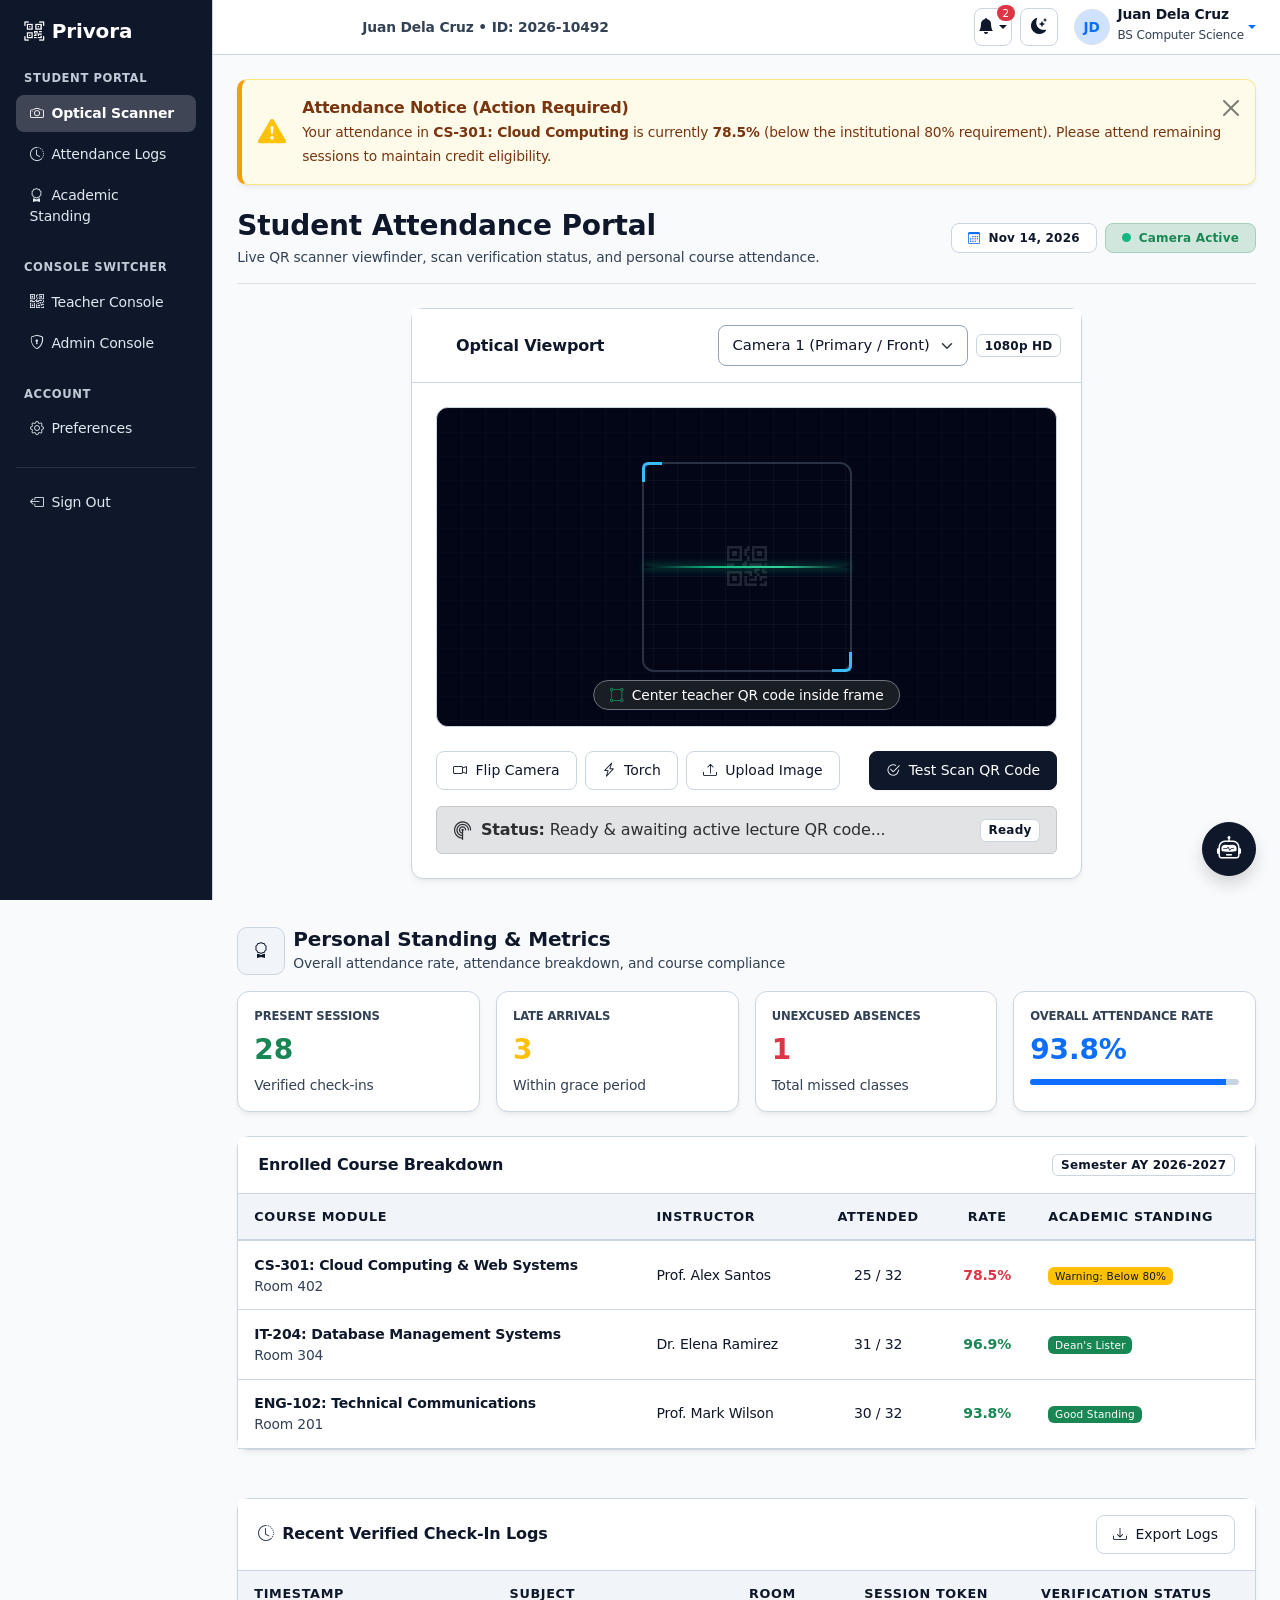
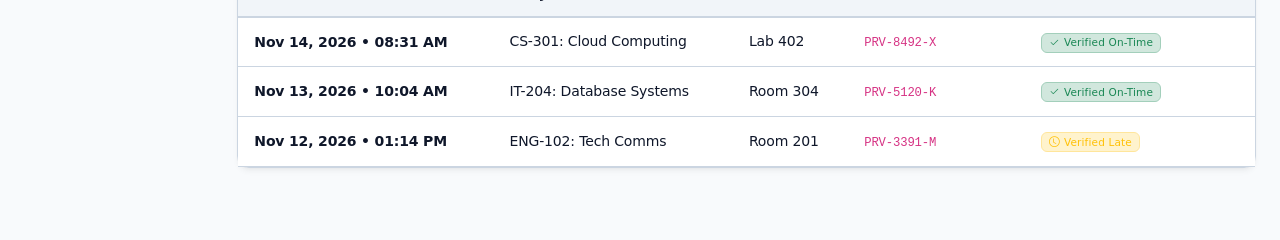
==== commit 703a11ed: "added ai and landing page" ====
--- a/pages/student-dashboard.html
+++ b/pages/student-dashboard.html
@@ -165,7 +165,7 @@
               <h3 class="fw-bold mb-1">Student Attendance Portal</h3>
               <p class="text-slate small mb-0">Live QR scanner viewfinder, scan verification status, and personal course attendance.</p>
             </div>
-            <div class="mt-3 mt-md-0 d-flex gap-2">
+            <div class="mt-3 mt-md-0 d-flex flex-wrap gap-2">
               <span class="badge bg-light border d-flex align-items-center px-3 py-2 rounded-3 fw-semibold">
                 <i class="bi bi-calendar3 me-2 text-primary"></i> Nov 14, 2026
               </span>
@@ -185,7 +185,7 @@
                       <span class="spinner-grow spinner-grow-sm text-success" role="status"></span>
                       <span>Optical Viewport</span>
                     </div>
-                    <div class="d-flex align-items-center gap-2">
+                    <div class="d-flex flex-wrap align-items-center gap-2">
                       <select class="form-select form-select-sm" id="cameraSelector" style="width: auto;">
                         <option selected>Camera 1 (Primary / Front)</option>
                         <option>Camera 2 (Wide Angle / Rear)</option>
@@ -206,14 +206,14 @@
                         </div>
                       </div>
 
-                      <div class="position-absolute bottom-0 start-50 translate-middle-x mb-3 text-center px-3 py-1 bg-dark bg-opacity-75 rounded-pill small border border-secondary text-white z-3">
+                      <div class="position-absolute bottom-0 start-50 translate-middle-x mb-3 text-center px-3 py-1 bg-dark bg-opacity-75 rounded-pill small border border-secondary text-white z-3" style="max-width: 90%;">
                         <i class="bi bi-bounding-box-circles me-1 text-success"></i> Center teacher QR code inside frame
                       </div>
                     </div>
 
                     <!-- Scanner Controls Bar -->
                     <div class="d-flex flex-wrap align-items-center justify-content-between gap-2 mt-3 pt-2">
-                      <div class="d-flex gap-2">
+                      <div class="d-flex flex-wrap gap-2">
                         <button class="btn btn-outline-secondary btn-sm" onclick="alert('Camera lens switched.')">
                           <i class="bi bi-camera-video me-1"></i> Flip Camera
                         </button>
@@ -302,7 +302,7 @@
 
             <!-- Subject Standing Breakdown Cards -->
             <div class="card">
-              <div class="card-header d-flex justify-content-between align-items-center">
+              <div class="card-header d-flex flex-wrap justify-content-between align-items-center gap-2">
                 <span class="fw-semibold">Enrolled Course Breakdown</span>
                 <span class="badge bg-light border">Semester AY 2026-2027</span>
               </div>
@@ -357,7 +357,7 @@
           <!-- ATTENDANCE HISTORY LOGS -->
           <section id="attendance-history" class="mb-5">
             <div class="card">
-              <div class="card-header d-flex justify-content-between align-items-center">
+              <div class="card-header d-flex flex-wrap justify-content-between align-items-center gap-2">
                 <div class="d-flex align-items-center gap-2">
                   <i class="bi bi-clock-history text-slate"></i>
                   <span>Recent Verified Check-In Logs</span>
--- a/assets/css/style.css
+++ b/assets/css/style.css
@@ -50,6 +50,7 @@
 
 html {
   scroll-behavior: smooth;
+  overflow-x: hidden;
 }
 
 body {
@@ -60,6 +61,17 @@
   -webkit-font-smoothing: antialiased;
   -moz-osx-font-smoothing: grayscale;
   transition: background-color 0.2s ease, color 0.2s ease;
+  overflow-x: hidden;
+  max-width: 100%;
+}
+
+main {
+  min-width: 0;
+  max-width: 100%;
+}
+
+.table-responsive {
+  max-width: 100%;
 }
 
 /* Typography & Helpers - High Contrast & Instant Readability */
@@ -126,6 +138,7 @@
   color: var(--status-pill-text, var(--text-primary)) !important;
   box-shadow: 0 1px 3px rgba(0, 0, 0, 0.05);
   transition: all 0.2s ease-in-out;
+  max-width: 100%;
 }
 .status-badge .text-slate,
 .status-pill .text-slate,
@@ -225,6 +238,7 @@
   background-color: var(--surface-card) !important;
   box-shadow: var(--card-shadow) !important;
   transition: transform 0.2s ease, box-shadow 0.2s ease, background-color 0.2s ease, border-color 0.2s ease;
+  max-width: 100%;
 }
 .card-header {
   background-color: var(--surface-card) !important;
@@ -713,16 +727,29 @@
   transform: scale(1.08) translateY(-2px);
   box-shadow: 0 6px 20px rgba(15, 23, 42, 0.35);
 }
+@media (max-width: 576px) {
+  .assistant-fab {
+    bottom: 16px;
+    right: 16px;
+    width: 48px;
+    height: 48px;
+  }
+}
 .assistant-offcanvas {
   width: 390px !important;
   max-width: 92vw !important;
   background-color: var(--surface-card) !important;
   border-left: 1px solid var(--border-subtle) !important;
   color: var(--text-primary) !important;
+  overflow-x: hidden !important;
 }
 .assistant-offcanvas .offcanvas-header {
   border-bottom: 1px solid var(--border-subtle) !important;
   background-color: var(--surface-card) !important;
+}
+.assistant-offcanvas .offcanvas-body {
+  overflow-x: hidden;
+  max-width: 100%;
 }
 .assistant-offcanvas .offcanvas-footer {
   border-top: 1px solid var(--border-subtle) !important;
@@ -733,6 +760,8 @@
   flex-direction: column;
   gap: 0.75rem;
   overflow-y: auto;
+  overflow-x: hidden;
+  max-width: 100%;
   max-height: calc(100vh - 240px);
   padding: 0.25rem 0.1rem;
 }
@@ -740,6 +769,7 @@
   display: flex;
   flex-direction: column;
   max-width: 88%;
+  min-width: 0;
   animation: fadeInMsg 0.2s ease-out;
 }
 @keyframes fadeInMsg {
@@ -757,6 +787,9 @@
   padding: 0.65rem 0.85rem;
   font-size: 0.85rem;
   line-height: 1.45;
+  word-break: break-word;
+  overflow-wrap: anywhere;
+  max-width: 100%;
 }
 .chat-user .chat-bubble {
   background-color: #0f172a;
@@ -786,6 +819,8 @@
   flex-wrap: wrap;
   gap: 0.4rem;
   padding: 0.5rem 0;
+  max-width: 100%;
+  overflow-x: hidden;
 }
 .assistant-chip-btn {
   font-size: 0.75rem !important;
@@ -795,10 +830,20 @@
   background-color: var(--surface) !important;
   color: var(--text-primary) !important;
   transition: all 0.15s ease;
-  white-space: nowrap;
+  max-width: 100%;
+  white-space: normal;
+  text-align: left;
+  line-height: 1.3;
 }
 .assistant-chip-btn:hover {
   background-color: var(--border-subtle) !important;
   color: var(--text-primary) !important;
   transform: translateY(-1px);
 }
+#assistantInputForm {
+  max-width: 100%;
+}
+#assistantInputForm input {
+  min-width: 0;
+  flex: 1 1 auto;
+}
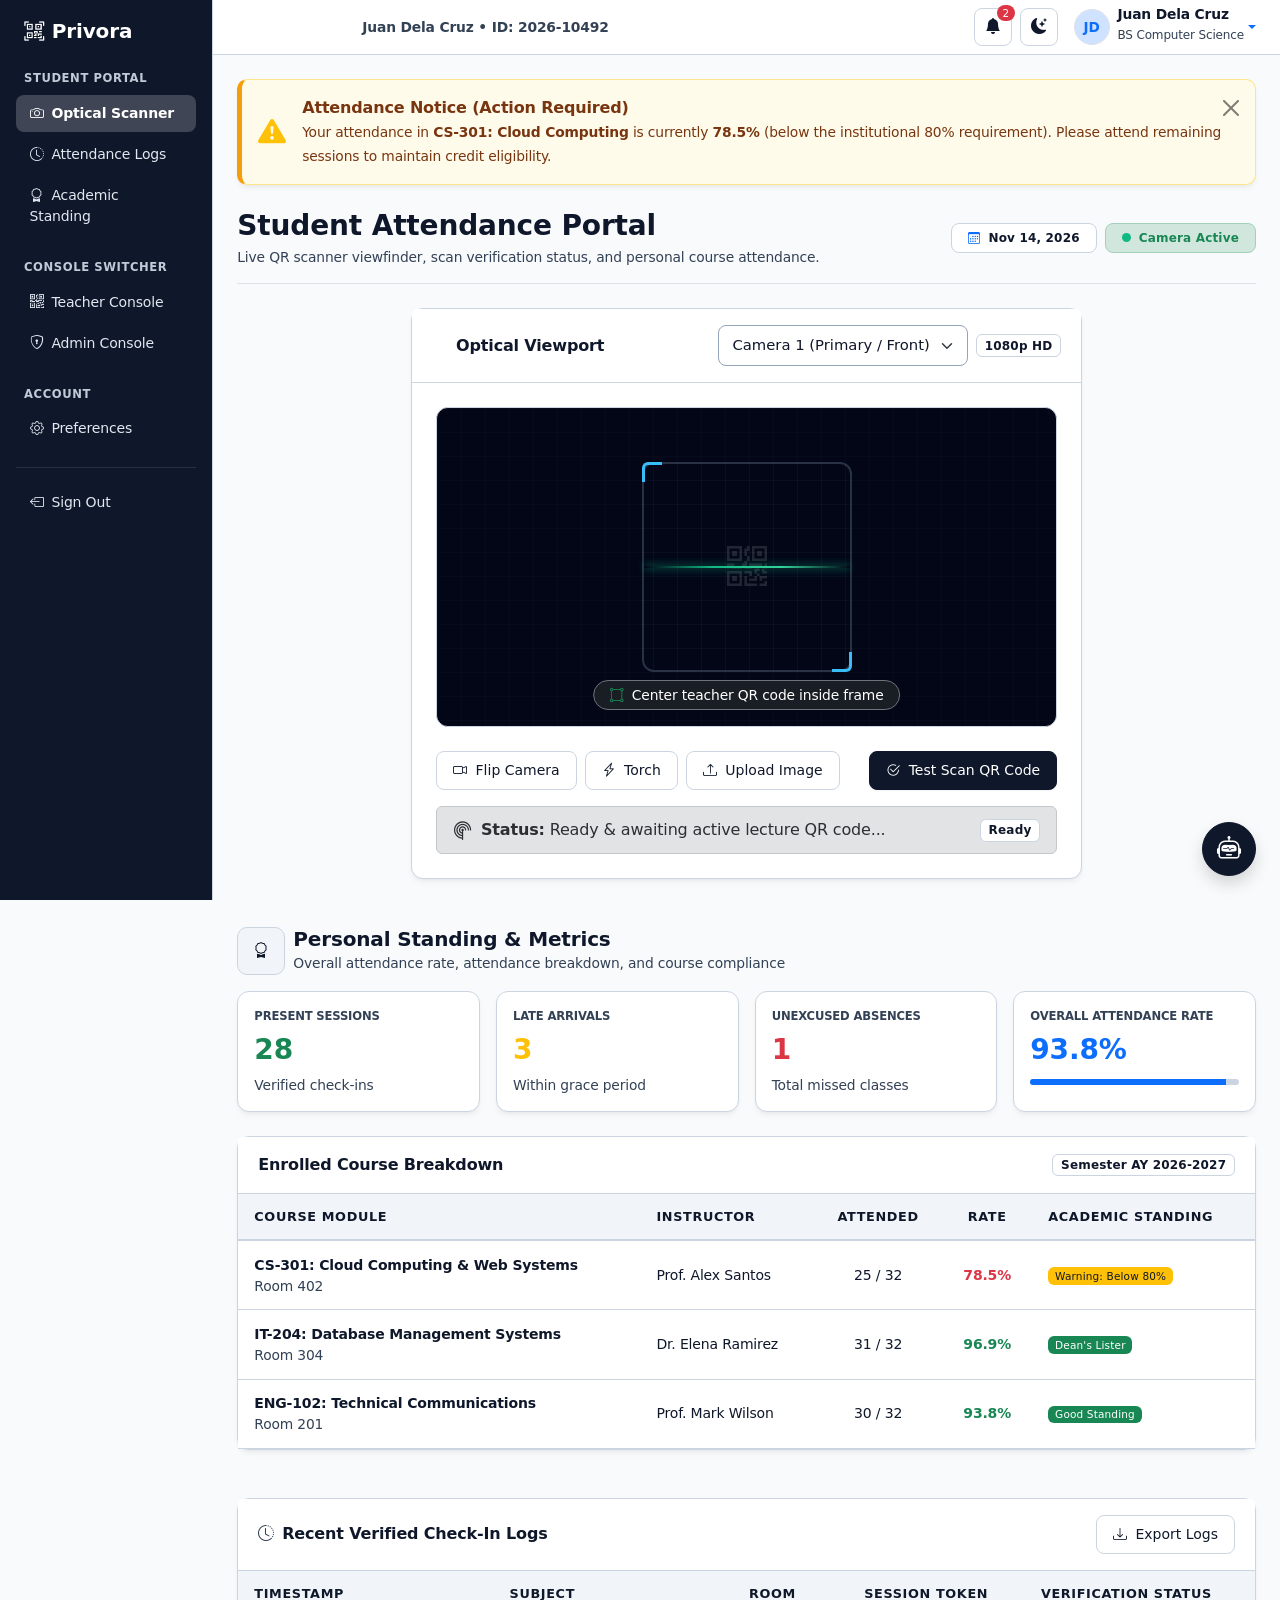
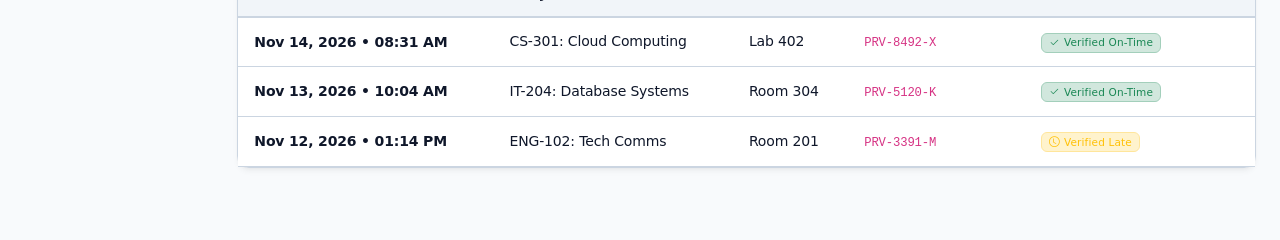
==== commit 196f492b: "Fixed stuff" ====
--- a/pages/student-dashboard.html
+++ b/pages/student-dashboard.html
@@ -81,39 +81,39 @@
           <div class="d-flex align-items-center gap-2 ms-auto">
             
             <!-- Notification Bell Dropdown -->
-            <div class="dropdown">
+            <div class="dropdown notification-dropdown">
               <button class="notification-btn dropdown-toggle" type="button" data-bs-toggle="dropdown" aria-expanded="false" id="studentNotifBtn">
                 <i class="bi bi-bell-fill"></i>
                 <span class="badge bg-danger notification-badge" id="studentNotifBadge">2</span>
               </button>
               <div class="dropdown-menu dropdown-menu-end notification-menu p-0">
-                <div class="p-3 border-bottom d-flex justify-content-between align-items-center">
+                <div class="notification-header border-bottom d-flex justify-content-between align-items-center">
                   <h6 class="mb-0 fw-bold">Notifications</h6>
                   <button class="btn btn-link btn-sm text-decoration-none p-0 text-primary" onclick="markAllNotificationsRead('student')">Mark all read</button>
                 </div>
-                <div id="studentNotifList">
+                <div id="studentNotifList" class="notification-list">
                   <div class="notification-item unread" id="notif-s-1">
                     <div class="d-flex align-items-start gap-2">
-                      <i class="bi bi-exclamation-triangle text-warning mt-1"></i>
-                      <div class="flex-grow-1">
-                        <div class="small fw-semibold">Attendance Warning</div>
-                        <div class="small text-slate">CS-301 attendance is 78.5% (below 80% threshold).</div>
-                        <div class="small text-muted" style="font-size: 0.7rem;">Today, 09:15 AM</div>
+                      <i class="bi bi-exclamation-triangle text-warning notif-icon mt-1"></i>
+                      <div class="flex-grow-1 min-w-0">
+                        <div class="notif-title">Attendance Warning</div>
+                        <div class="notif-desc">CS-301 attendance is 78.5% (below 80% threshold).</div>
+                        <div class="notif-time">Today, 09:15 AM</div>
                       </div>
                     </div>
                   </div>
                   <div class="notification-item unread" id="notif-s-2">
                     <div class="d-flex align-items-start gap-2">
-                      <i class="bi bi-check-circle text-success mt-1"></i>
-                      <div class="flex-grow-1">
-                        <div class="small fw-semibold">Scan Verified</div>
-                        <div class="small text-slate">IT-204 attendance confirmed on-time.</div>
-                        <div class="small text-muted" style="font-size: 0.7rem;">Yesterday, 08:02 AM</div>
+                      <i class="bi bi-check-circle text-success notif-icon mt-1"></i>
+                      <div class="flex-grow-1 min-w-0">
+                        <div class="notif-title">Scan Verified</div>
+                        <div class="notif-desc">IT-204 attendance confirmed on-time.</div>
+                        <div class="notif-time">Yesterday, 08:02 AM</div>
                       </div>
                     </div>
                   </div>
                 </div>
-                <div class="p-2 border-top text-center">
+                <div class="notification-footer border-top text-center">
                   <button class="btn btn-sm btn-link text-decoration-none text-slate" onclick="clearNotifications('student')">Clear All</button>
                 </div>
               </div>
--- a/assets/css/style.css
+++ b/assets/css/style.css
@@ -619,6 +619,10 @@
 }
 
 /* Navbar Notification Bell & Dropdown */
+.notification-dropdown {
+  position: relative;
+}
+
 .notification-btn {
   position: relative;
   width: 38px;
@@ -630,8 +634,15 @@
   border: 1px solid var(--border-subtle) !important;
   color: var(--text-primary) !important;
   background-color: var(--surface-card) !important;
-  transition: all 0.15s ease-in-out;
-}
+  transition: background-color 0.15s ease-in-out, color 0.15s ease-in-out;
+  outline: none !important;
+  box-shadow: none !important;
+}
+
+.notification-btn::after {
+  display: none !important;
+}
+
 .notification-btn:hover {
   background-color: var(--surface) !important;
   color: var(--brand) !important;
@@ -645,16 +656,54 @@
   border-radius: 50rem;
 }
 .notification-menu {
-  width: 330px;
-  max-height: 420px;
-  overflow-y: auto;
+  width: 340px;
+  max-width: 340px;
+  flex-direction: column;
+  max-height: min(480px, calc(100vh - 80px));
   border: 1px solid var(--border-subtle) !important;
   background-color: var(--surface-card) !important;
   box-shadow: 0 10px 25px -5px rgba(0, 0, 0, 0.12), 0 8px 10px -6px rgba(0, 0, 0, 0.08) !important;
   border-radius: 12px;
-}
+  overflow: hidden;
+  padding: 0;
+  margin-top: 8px;
+}
+.notification-menu.show {
+  display: flex;
+}
+
+.notification-header {
+  padding: 0.85rem 1rem;
+  background-color: var(--surface-card);
+  border-bottom: 1px solid var(--border-subtle);
+  display: flex;
+  justify-content: space-between;
+  align-items: center;
+  flex-shrink: 0;
+}
+.notification-header h6 {
+  font-size: 0.925rem;
+  font-weight: 700;
+  margin: 0;
+  color: var(--text-primary);
+}
+.notification-header .btn-link {
+  font-size: 0.8rem;
+  font-weight: 600;
+}
+
+.notification-list,
+#studentNotifList,
+#teacherNotifList,
+#adminNotifList {
+  overflow-y: auto;
+  flex: 1 1 auto;
+  max-height: min(340px, calc(100vh - 165px));
+  -webkit-overflow-scrolling: touch;
+}
+
 .notification-item {
-  padding: 0.75rem 1rem;
+  padding: 0.8rem 1rem;
   border-bottom: 1px solid var(--border-subtle);
   transition: background-color 0.15s ease;
   cursor: pointer;
@@ -671,6 +720,64 @@
 }
 [data-bs-theme="dark"] .notification-item.unread {
   background-color: rgba(56, 189, 248, 0.09);
+}
+.notification-item .notif-title {
+  font-size: 0.85rem;
+  font-weight: 600;
+  color: var(--text-primary);
+  line-height: 1.3;
+}
+.notification-item .notif-desc {
+  font-size: 0.8rem;
+  color: var(--text-slate, var(--text-secondary));
+  line-height: 1.4;
+  margin-top: 2px;
+  margin-bottom: 3px;
+  word-break: break-word;
+}
+.notification-item .notif-time {
+  font-size: 0.72rem;
+  color: var(--text-muted, #94a3b8);
+  font-weight: 500;
+}
+.notification-item .notif-icon {
+  font-size: 1.15rem;
+  line-height: 1;
+  flex-shrink: 0;
+  margin-top: 2px;
+}
+
+.notification-footer {
+  padding: 0.65rem 1rem;
+  background-color: var(--surface-card);
+  border-top: 1px solid var(--border-subtle);
+  text-align: center;
+  flex-shrink: 0;
+}
+.notification-footer .btn-link {
+  font-size: 0.8rem;
+  font-weight: 600;
+}
+
+/* Mobile Responsive Notification Menu — keep inside viewport */
+@media (max-width: 575.98px) {
+  .dropdown-menu.notification-menu {
+    position: fixed !important;
+    top: 64px !important;
+    left: 12px !important;
+    right: 12px !important;
+    width: auto !important;
+    max-width: none !important;
+    min-width: 0 !important;
+    transform: none !important;
+    margin: 0 !important;
+  }
+  .notification-list,
+  #studentNotifList,
+  #teacherNotifList,
+  #adminNotifList {
+    max-height: calc(100vh - 170px) !important;
+  }
 }
 
 /* Toast Notifications */
@@ -847,3 +954,6 @@
   min-width: 0;
   flex: 1 1 auto;
 }
+
+/* Fix notification button shift by removing default dropdown arrow */
+.notification-btn::after { display: none !important; }
